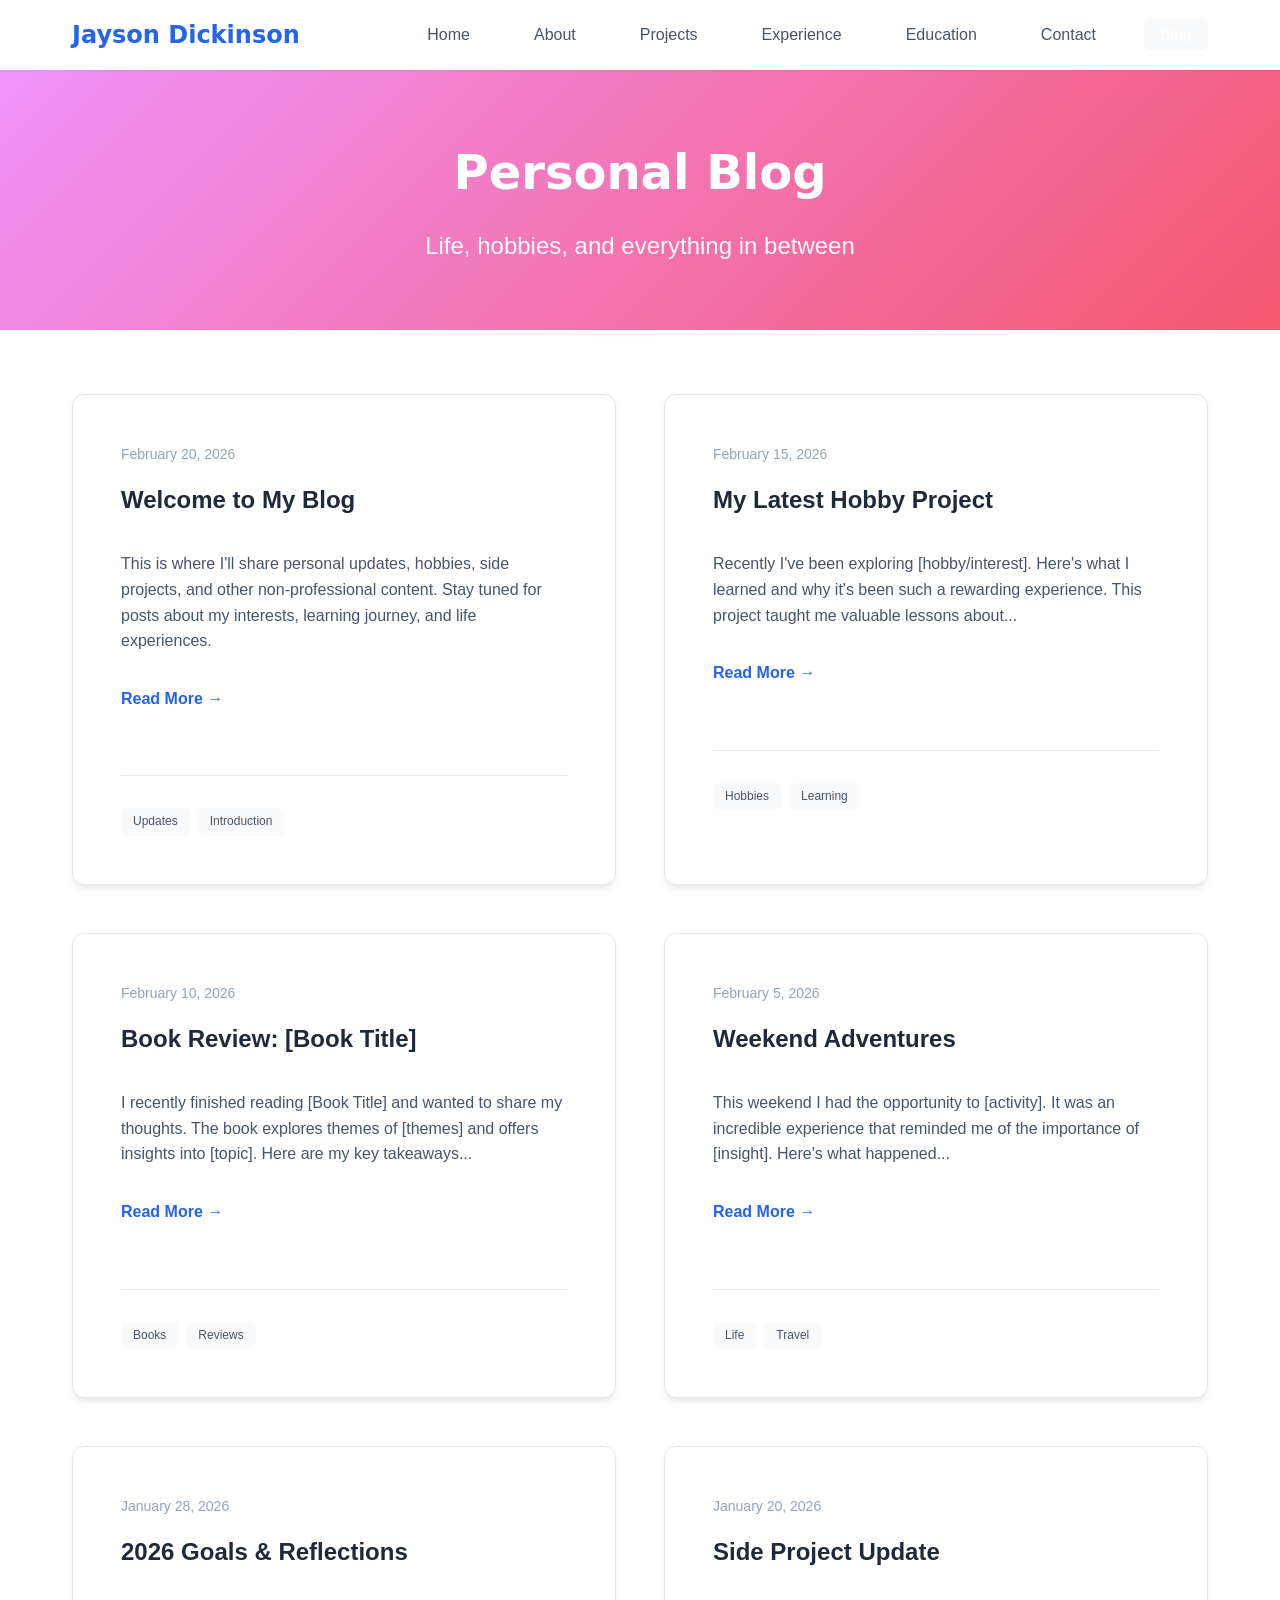
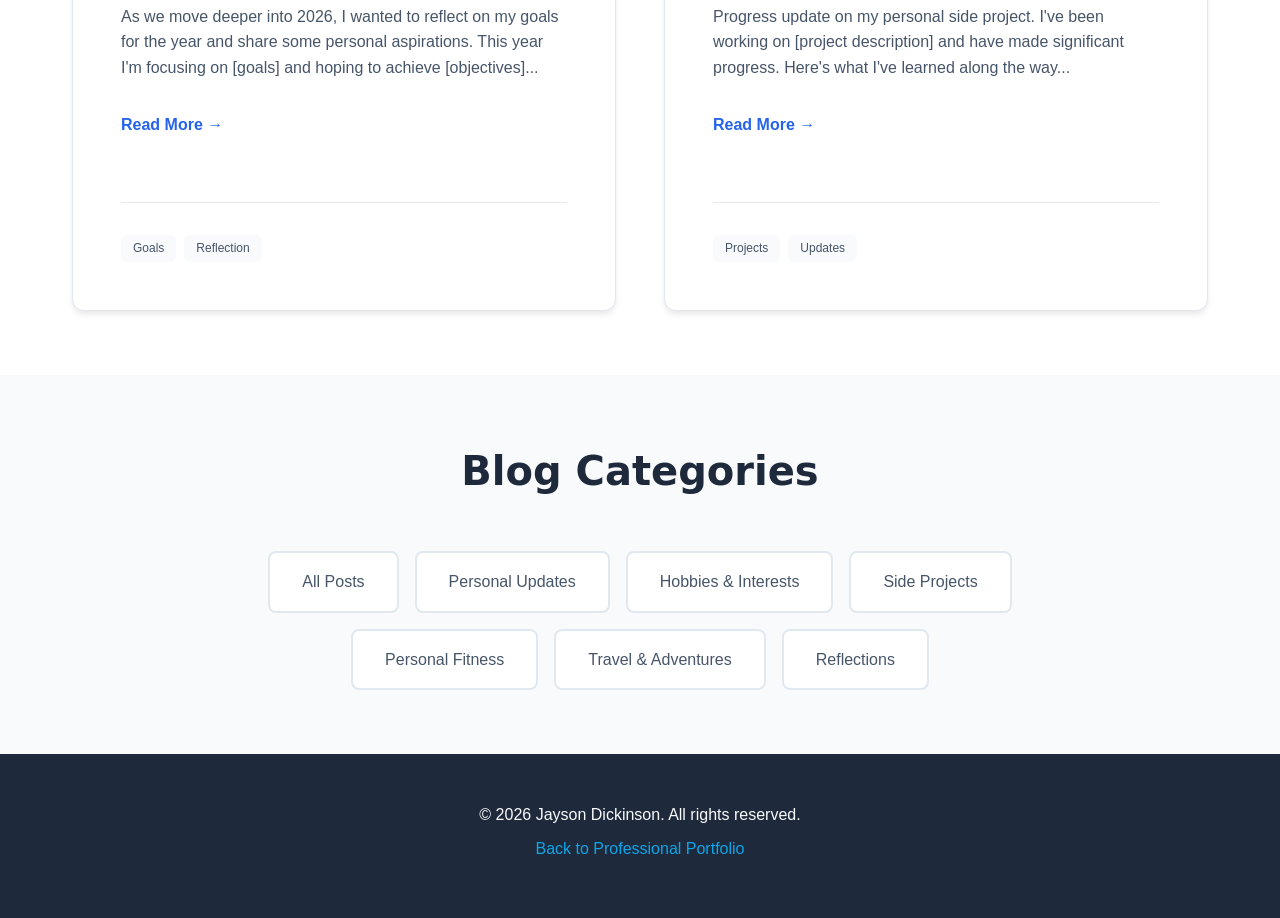
==== blog.html @ 0957aab6 "Add complete portfolio website with projects, experience, education, certifications and blog" ====
<!DOCTYPE html>
<html lang="en">
<head>
  <meta charset="UTF-8" />
  <meta name="viewport" content="width=device-width, initial-scale=1.0" />
  <title>Blog | Jayson Dickinson</title>
  <link rel="stylesheet" href="styles.css" />
</head>
<body>
  <!-- Navigation -->
  <nav class="navbar">
    <div class="container">
      <div class="logo">Jayson Dickinson</div>
      <ul class="nav-links">
        <li><a href="index.html">Home</a></li>
        <li><a href="index.html#about">About</a></li>
        <li><a href="projects.html">Projects</a></li>
        <li><a href="index.html#experience">Experience</a></li>
        <li><a href="index.html#education">Education</a></li>
        <li><a href="index.html#contact">Contact</a></li>
        <li><a href="blog.html" class="blog-link active">Blog</a></li>
      </ul>
    </div>
  </nav>

  <!-- Blog Header -->
  <section class="blog-hero">
    <div class="container">
      <h1 class="blog-title">Personal Blog</h1>
      <p class="blog-subtitle">Life, hobbies, and everything in between</p>
    </div>
  </section>

  <!-- Blog Posts -->
  <section class="section">
    <div class="container">
      <div class="blog-grid">
        
        <!-- Blog Post 1 -->
        <article class="blog-post">
          <div class="post-date">February 20, 2026</div>
          <h2 class="post-title">Welcome to My Blog</h2>
          <p class="post-excerpt">
            This is where I'll share personal updates, hobbies, side projects, and other non-professional content. 
            Stay tuned for posts about my interests, learning journey, and life experiences.
          </p>
          <a href="#post1" class="read-more">Read More →</a>
          <div class="post-tags">
            <span class="tag-small">Updates</span>
            <span class="tag-small">Introduction</span>
          </div>
        </article>

        <!-- Blog Post 2 -->
        <article class="blog-post">
          <div class="post-date">February 15, 2026</div>
          <h2 class="post-title">My Latest Hobby Project</h2>
          <p class="post-excerpt">
            Recently I've been exploring [hobby/interest]. Here's what I learned and why it's been such a 
            rewarding experience. This project taught me valuable lessons about...
          </p>
          <a href="#post2" class="read-more">Read More →</a>
          <div class="post-tags">
            <span class="tag-small">Hobbies</span>
            <span class="tag-small">Learning</span>
          </div>
        </article>

        <!-- Blog Post 3 -->
        <article class="blog-post">
          <div class="post-date">February 10, 2026</div>
          <h2 class="post-title">Book Review: [Book Title]</h2>
          <p class="post-excerpt">
            I recently finished reading [Book Title] and wanted to share my thoughts. The book explores 
            themes of [themes] and offers insights into [topic]. Here are my key takeaways...
          </p>
          <a href="#post3" class="read-more">Read More →</a>
          <div class="post-tags">
            <span class="tag-small">Books</span>
            <span class="tag-small">Reviews</span>
          </div>
        </article>

        <!-- Blog Post 4 -->
        <article class="blog-post">
          <div class="post-date">February 5, 2026</div>
          <h2 class="post-title">Weekend Adventures</h2>
          <p class="post-excerpt">
            This weekend I had the opportunity to [activity]. It was an incredible experience that reminded me 
            of the importance of [insight]. Here's what happened...
          </p>
          <a href="#post4" class="read-more">Read More →</a>
          <div class="post-tags">
            <span class="tag-small">Life</span>
            <span class="tag-small">Travel</span>
          </div>
        </article>

        <!-- Blog Post 5 -->
        <article class="blog-post">
          <div class="post-date">January 28, 2026</div>
          <h2 class="post-title">2026 Goals & Reflections</h2>
          <p class="post-excerpt">
            As we move deeper into 2026, I wanted to reflect on my goals for the year and share some 
            personal aspirations. This year I'm focusing on [goals] and hoping to achieve [objectives]...
          </p>
          <a href="#post5" class="read-more">Read More →</a>
          <div class="post-tags">
            <span class="tag-small">Goals</span>
            <span class="tag-small">Reflection</span>
          </div>
        </article>

        <!-- Blog Post 6 -->
        <article class="blog-post">
          <div class="post-date">January 20, 2026</div>
          <h2 class="post-title">Side Project Update</h2>
          <p class="post-excerpt">
            Progress update on my personal side project. I've been working on [project description] and 
            have made significant progress. Here's what I've learned along the way...
          </p>
          <a href="#post6" class="read-more">Read More →</a>
          <div class="post-tags">
            <span class="tag-small">Projects</span>
            <span class="tag-small">Updates</span>
          </div>
        </article>

      </div>
    </div>
  </section>

  <!-- Categories Sidebar -->
  <section class="section section-alt">
    <div class="container">
      <h2 class="section-title">Blog Categories</h2>
      <div class="categories">
        <a href="#" class="category-item">All Posts</a>
        <a href="#" class="category-item">Personal Updates</a>
        <a href="#" class="category-item">Hobbies & Interests</a>
        <a href="#" class="category-item">Side Projects</a>
        <a href="#" class="category-item">Personal Fitness</a>
        <a href="#" class="category-item">Travel & Adventures</a>
        <a href="#" class="category-item">Reflections</a>
      </div>
    </div>
  </section>

  <!-- Footer -->
  <footer class="footer">
    <div class="container">
      <p>&copy; 2026 Jayson Dickinson. All rights reserved.</p>
      <p><a href="index.html">Back to Professional Portfolio</a></p>
    </div>
  </footer>

</body>
</html>
---- styles.css ----
/* ===================================
   Global Styles & Reset
   =================================== */
* {
  margin: 0;
  padding: 0;
  box-sizing: border-box;
}

:root {
  /* Color Palette */
  --primary-color: #2563eb;
  --primary-dark: #1e40af;
  --secondary-color: #64748b;
  --accent-color: #0ea5e9;
  --bg-light: #f8fafc;
  --bg-white: #ffffff;
  --text-dark: #1e293b;
  --text-medium: #475569;
  --text-light: #94a3b8;
  --border-color: #e2e8f0;
  
  /* Spacing */
  --spacing-xs: 0.5rem;
  --spacing-sm: 1rem;
  --spacing-md: 2rem;
  --spacing-lg: 3rem;
  --spacing-xl: 4rem;
  
  /* Typography */
  --font-main: -apple-system, BlinkMacSystemFont, 'Segoe UI', Roboto, 'Helvetica Neue', Arial, sans-serif;
  --font-heading: 'Segoe UI', system-ui, sans-serif;
  
  /* Shadows */
  --shadow-sm: 0 1px 2px 0 rgba(0, 0, 0, 0.05);
  --shadow-md: 0 4px 6px -1px rgba(0, 0, 0, 0.1);
  --shadow-lg: 0 10px 15px -3px rgba(0, 0, 0, 0.1);
  
  /* Border Radius */
  --radius-sm: 0.375rem;
  --radius-md: 0.5rem;
  --radius-lg: 0.75rem;
}

html {
  scroll-behavior: smooth;
}

body {
  font-family: var(--font-main);
  color: var(--text-dark);
  line-height: 1.6;
  background-color: var(--bg-white);
}

.container {
  max-width: 1200px;
  margin: 0 auto;
  padding: 0 var(--spacing-md);
}

/* ===================================
   Navigation Bar
   =================================== */
.navbar {
  background-color: var(--bg-white);
  box-shadow: var(--shadow-sm);
  position: sticky;
  top: 0;
  z-index: 1000;
  padding: var(--spacing-sm) 0;
}

.navbar .container {
  display: flex;
  justify-content: space-between;
  align-items: center;
}

.logo {
  font-size: 1.5rem;
  font-weight: 700;
  color: var(--primary-color);
  font-family: var(--font-heading);
}

.nav-links {
  display: flex;
  list-style: none;
  gap: var(--spacing-md);
  align-items: center;
}

.nav-links a {
  text-decoration: none;
  color: var(--text-medium);
  font-weight: 500;
  transition: color 0.3s ease;
  padding: var(--spacing-xs) var(--spacing-sm);
  border-radius: var(--radius-sm);
}

.nav-links a:hover,
.nav-links a.active {
  color: var(--primary-color);
  background-color: var(--bg-light);
}

.blog-link {
  background-color: var(--primary-color);
  color: var(--bg-white) !important;
  padding: var(--spacing-xs) var(--spacing-md);
  border-radius: var(--radius-md);
}

.blog-link:hover {
  background-color: var(--primary-dark) !important;
}

/* ===================================
   Hero Section
   =================================== */
.hero {
  background: linear-gradient(135deg, #667eea 0%, #764ba2 100%);
  color: var(--bg-white);
  padding: var(--spacing-xl) 0;
  text-align: center;
  min-height: 500px;
  display: flex;
  align-items: center;
  justify-content: center;
}

.hero-title {
  font-size: 3.5rem;
  font-weight: 700;
  margin-bottom: var(--spacing-sm);
  font-family: var(--font-heading);
  line-height: 1.2;
}

.hero-subtitle {
  font-size: 1.75rem;
  margin-bottom: var(--spacing-md);
  opacity: 0.95;
}

.hero-description {
  font-size: 1.25rem;
  margin-bottom: var(--spacing-lg);
  opacity: 0.9;
  max-width: 600px;
  margin-left: auto;
  margin-right: auto;
}

.hero-cta {
  display: flex;
  gap: var(--spacing-md);
  justify-content: center;
  flex-wrap: wrap;
}

/* ===================================
   Buttons
   =================================== */
.btn {
  display: inline-block;
  padding: 0.875rem 2rem;
  border-radius: var(--radius-md);
  text-decoration: none;
  font-weight: 600;
  transition: all 0.3s ease;
  border: 2px solid transparent;
}

.btn-primary {
  background-color: var(--bg-white);
  color: var(--primary-color);
}

.btn-primary:hover {
  transform: translateY(-2px);
  box-shadow: var(--shadow-lg);
}

.btn-secondary {
  background-color: transparent;
  color: var(--bg-white);
  border-color: var(--bg-white);
}

.btn-secondary:hover {
  background-color: var(--bg-white);
  color: var(--primary-color);
  transform: translateY(-2px);
}

/* ===================================
   Sections
   =================================== */
.section {
  padding: var(--spacing-xl) 0;
}

.section-alt {
  background-color: var(--bg-light);
}

.section-title {
  font-size: 2.5rem;
  font-weight: 700;
  text-align: center;
  margin-bottom: var(--spacing-lg);
  color: var(--text-dark);
  font-family: var(--font-heading);
}

/* ===================================
   About Section
   =================================== */
.about-content {
  display: grid;
  grid-template-columns: 1fr 1fr;
  gap: var(--spacing-lg);
  max-width: 1000px;
  margin: 0 auto;
}

.about-text {
  font-size: 1.125rem;
  color: var(--text-medium);
}

.about-text p {
  margin-bottom: var(--spacing-md);
}

.skills h3 {
  font-size: 1.5rem;
  margin-bottom: var(--spacing-md);
  color: var(--text-dark);
}

.skill-tags {
  display: flex;
  flex-wrap: wrap;
  gap: var(--spacing-sm);
}

.tag {
  background-color: var(--primary-color);
  color: var(--bg-white);
  padding: var(--spacing-xs) var(--spacing-md);
  border-radius: var(--radius-md);
  font-size: 0.875rem;
  font-weight: 500;
}

/* ===================================
   Projects Section
   =================================== */
.projects-grid {
  display: grid;
  grid-template-columns: repeat(auto-fit, minmax(320px, 1fr));
  gap: var(--spacing-lg);
  max-width: 1200px;
  margin: 0 auto;
}

.project-card {
  background-color: var(--bg-white);
  border-radius: var(--radius-lg);
  padding: var(--spacing-lg);
  box-shadow: var(--shadow-md);
  transition: all 0.3s ease;
  border: 1px solid var(--border-color);
}

.project-card:hover {
  transform: translateY(-5px);
  box-shadow: var(--shadow-lg);
}

.project-header {
  display: flex;
  justify-content: space-between;
  align-items: flex-start;
  margin-bottom: var(--spacing-md);
}

.project-card h3 {
  font-size: 1.5rem;
  color: var(--text-dark);
  font-weight: 600;
}

.project-date {
  color: var(--text-light);
  font-size: 0.875rem;
  white-space: nowrap;
}

.project-description {
  color: var(--text-medium);
  margin-bottom: var(--spacing-md);
  line-height: 1.6;
}

.project-tags {
  display: flex;
  flex-wrap: wrap;
  gap: var(--spacing-xs);
  margin-bottom: var(--spacing-md);
}

.tag-small {
  background-color: var(--bg-light);
  color: var(--text-medium);
  padding: 0.25rem 0.75rem;
  border-radius: var(--radius-sm);
  font-size: 0.75rem;
  font-weight: 500;
}

.project-links {
  margin-top: var(--spacing-md);
}

.project-link {
  color: var(--primary-color);
  text-decoration: none;
  font-weight: 600;
  transition: color 0.3s ease;
}

.project-link:hover {
  color: var(--primary-dark);
}

/* ===================================
   Experience Timeline
   =================================== */
.timeline {
  max-width: 800px;
  margin: 0 auto;
  position: relative;
  padding-left: var(--spacing-lg);
}

.timeline::before {
  content: '';
  position: absolute;
  left: 0;
  top: 0;
  bottom: 0;
  width: 2px;
  background-color: var(--border-color);
}

.timeline-item {
  position: relative;
  margin-bottom: var(--spacing-lg);
}

.timeline-marker {
  position: absolute;
  left: calc(-1 * var(--spacing-lg) - 6px);
  top: 0;
  width: 14px;
  height: 14px;
  border-radius: 50%;
  background-color: var(--primary-color);
  border: 3px solid var(--bg-white);
}

.timeline-content h3 {
  font-size: 1.5rem;
  color: var(--text-dark);
  margin-bottom: var(--spacing-xs);
}

.company {
  color: var(--text-medium);
  font-weight: 600;
  margin-bottom: var(--spacing-md);
}

.timeline-content ul {
  margin-left: var(--spacing-md);
  color: var(--text-medium);
}

.timeline-content li {
  margin-bottom: var(--spacing-xs);
}

/* ===================================
   Education Section
   =================================== */
.education-grid {
  display: grid;
  grid-template-columns: repeat(auto-fit, minmax(350px, 1fr));
  gap: var(--spacing-lg);
  max-width: 1000px;
  margin: 0 auto;
}

.education-card {
  background-color: var(--bg-white);
  border-radius: var(--radius-lg);
  padding: var(--spacing-xl);
  text-align: center;
  box-shadow: var(--shadow-md);
  transition: all 0.3s ease;
  border: 2px solid var(--border-color);
}

.education-card:hover {
  transform: translateY(-5px);
  box-shadow: var(--shadow-lg);
  border-color: var(--accent-color);
}

.education-icon {
  font-size: 3.5rem;
  margin-bottom: var(--spacing-md);
}

.education-card h3 {
  font-size: 1.5rem;
  color: var(--text-dark);
  margin-bottom: var(--spacing-sm);
  font-weight: 700;
}

.education-major {
  color: var(--primary-color);
  font-weight: 600;
  font-size: 1.125rem;
  margin-bottom: var(--spacing-xs);
}

.education-school {
  color: var(--text-medium);
  font-weight: 500;
  margin-bottom: var(--spacing-xs);
}

.education-date {
  color: var(--text-light);
  font-size: 0.875rem;
  margin-bottom: var(--spacing-md);
}

.education-details {
  margin-top: var(--spacing-md);
  padding-top: var(--spacing-md);
  border-top: 1px solid var(--border-color);
  text-align: left;
}

.education-details p {
  color: var(--text-medium);
  font-size: 0.9rem;
  margin-bottom: var(--spacing-xs);
}

.education-details strong {
  color: var(--text-dark);
}

/* ===================================
   Certifications & Accomplishments
   =================================== */
.certifications-grid {
  display: grid;
  grid-template-columns: repeat(auto-fit, minmax(300px, 1fr));
  gap: var(--spacing-lg);
  max-width: 1200px;
  margin: 0 auto;
}

.cert-card {
  background-color: var(--bg-white);
  border-radius: var(--radius-lg);
  padding: var(--spacing-lg);
  text-align: center;
  box-shadow: var(--shadow-md);
  transition: all 0.3s ease;
  border: 2px solid var(--border-color);
}

.cert-card:hover {
  transform: translateY(-5px);
  box-shadow: var(--shadow-lg);
  border-color: var(--primary-color);
}

.cert-icon {
  font-size: 3rem;
  margin-bottom: var(--spacing-md);
}

.cert-card h3 {
  font-size: 1.25rem;
  color: var(--text-dark);
  margin-bottom: var(--spacing-sm);
  font-weight: 600;
}

.cert-issuer {
  color: var(--primary-color);
  font-weight: 600;
  margin-bottom: var(--spacing-xs);
}

.cert-date {
  color: var(--text-light);
  font-size: 0.875rem;
  margin-bottom: var(--spacing-xs);
}

.cert-id {
  color: var(--text-medium);
  font-size: 0.875rem;
  font-family: monospace;
  margin-top: var(--spacing-sm);
}

.cert-description {
  color: var(--text-medium);
  margin-top: var(--spacing-sm);
  line-height: 1.5;
}

/* ===================================
   Contact Section
   =================================== */
.contact-content {
  text-align: center;
  max-width: 600px;
  margin: 0 auto;
}

.contact-intro {
  font-size: 1.125rem;
  color: var(--text-medium);
  margin-bottom: var(--spacing-lg);
}

.contact-methods {
  display: flex;
  flex-direction: column;
  gap: var(--spacing-md);
}

.contact-item {
  display: flex;
  align-items: center;
  justify-content: center;
  gap: var(--spacing-sm);
  padding: var(--spacing-md);
  background-color: var(--bg-white);
  border-radius: var(--radius-md);
  text-decoration: none;
  color: var(--text-dark);
  box-shadow: var(--shadow-sm);
  transition: all 0.3s ease;
  font-weight: 500;
}

.contact-item:hover {
  box-shadow: var(--shadow-md);
  transform: translateY(-2px);
  color: var(--primary-color);
}

.contact-icon {
  font-size: 1.5rem;
}

/* ===================================
   Blog Styles
   =================================== */
.blog-hero {
  background: linear-gradient(135deg, #f093fb 0%, #f5576c 100%);
  color: var(--bg-white);
  padding: var(--spacing-xl) 0;
  text-align: center;
}

.blog-title {
  font-size: 3rem;
  font-weight: 700;
  margin-bottom: var(--spacing-sm);
  font-family: var(--font-heading);
}

.blog-subtitle {
  font-size: 1.5rem;
  opacity: 0.95;
}

.blog-grid {
  display: grid;
  grid-template-columns: repeat(auto-fill, minmax(350px, 1fr));
  gap: var(--spacing-lg);
  max-width: 1200px;
  margin: 0 auto;
}

.blog-post {
  background-color: var(--bg-white);
  border-radius: var(--radius-lg);
  padding: var(--spacing-lg);
  box-shadow: var(--shadow-md);
  transition: all 0.3s ease;
  border: 1px solid var(--border-color);
}

.blog-post:hover {
  transform: translateY(-5px);
  box-shadow: var(--shadow-lg);
}

.post-date {
  color: var(--text-light);
  font-size: 0.875rem;
  margin-bottom: var(--spacing-sm);
  font-weight: 500;
}

.post-title {
  font-size: 1.5rem;
  color: var(--text-dark);
  margin-bottom: var(--spacing-md);
  font-weight: 600;
}

.post-excerpt {
  color: var(--text-medium);
  margin-bottom: var(--spacing-md);
  line-height: 1.6;
}

.read-more {
  color: var(--primary-color);
  text-decoration: none;
  font-weight: 600;
  transition: color 0.3s ease;
  display: inline-block;
  margin-bottom: var(--spacing-md);
}

.read-more:hover {
  color: var(--primary-dark);
}

.post-tags {
  display: flex;
  flex-wrap: wrap;
  gap: var(--spacing-xs);
  margin-top: var(--spacing-md);
  padding-top: var(--spacing-md);
  border-top: 1px solid var(--border-color);
}

/* ===================================
   Blog Categories
   =================================== */
.categories {
  display: flex;
  flex-wrap: wrap;
  gap: var(--spacing-sm);
  justify-content: center;
  max-width: 800px;
  margin: 0 auto;
}

.category-item {
  padding: var(--spacing-sm) var(--spacing-md);
  background-color: var(--bg-white);
  border: 2px solid var(--border-color);
  border-radius: var(--radius-md);
  text-decoration: none;
  color: var(--text-medium);
  font-weight: 500;
  transition: all 0.3s ease;
}

.category-item:hover {
  background-color: var(--primary-color);
  color: var(--bg-white);
  border-color: var(--primary-color);
}

/* ===================================
   Footer
   =================================== */
.footer {
  background-color: var(--text-dark);
  color: var(--bg-light);
  padding: var(--spacing-lg) 0;
  text-align: center;
}

.footer p {
  margin-bottom: var(--spacing-xs);
}

.footer a {
  color: var(--accent-color);
  text-decoration: none;
  transition: color 0.3s ease;
}

.footer a:hover {
  color: var(--bg-white);
}

/* ===================================
   Responsive Design
   =================================== */
@media (max-width: 768px) {
  .hero-title {
    font-size: 2.5rem;
  }
  
  .hero-subtitle {
    font-size: 1.25rem;
  }
  
  .hero-description {
    font-size: 1rem;
  }
  
  .section-title {
    font-size: 2rem;
  }
  
  .about-content {
    grid-template-columns: 1fr;
  }
  
  .nav-links {
    gap: var(--spacing-sm);
  }
  
  .nav-links a {
    padding: var(--spacing-xs);
    font-size: 0.875rem;
  }
  
  .projects-grid,
  .blog-grid {
    grid-template-columns: 1fr;
  }
  
  .hero-cta {
    flex-direction: column;
    align-items: stretch;
  }
  
  .btn {
    text-align: center;
  }
}

@media (max-width: 480px) {
  :root {
    --spacing-md: 1rem;
    --spacing-lg: 2rem;
    --spacing-xl: 2.5rem;
  }
  
  .hero-title {
    font-size: 2rem;
  }
  
  .logo {
    font-size: 1.25rem;
  }
  
  .nav-links {
    flex-wrap: wrap;
  }
}

/* ===================================
   Detailed Projects Page
   =================================== */
.featured-project {
  background-color: var(--bg-white);
  border-radius: var(--radius-lg);
  padding: var(--spacing-xl);
  box-shadow: var(--shadow-lg);
  margin-bottom: var(--spacing-xl);
  border: 2px solid var(--primary-color);
}

.featured-title {
  font-size: 2rem;
  color: var(--text-dark);
  margin-bottom: var(--spacing-sm);
  font-weight: 700;
}

.featured-date {
  color: var(--text-light);
  font-weight: 600;
  margin-bottom: var(--spacing-md);
}

.featured-description {
  color: var(--text-medium);
  line-height: 1.8;
}

.featured-description p {
  margin-bottom: var(--spacing-md);
  font-size: 1.125rem;
}

.featured-description h4 {
  color: var(--text-dark);
  margin-top: var(--spacing-md);
  margin-bottom: var(--spacing-sm);
  font-size: 1.25rem;
}

.featured-description ul {
  margin-left: var(--spacing-md);
  margin-bottom: var(--spacing-md);
}

.featured-description li {
  margin-bottom: var(--spacing-xs);
}

.tech-stack {
  display: flex;
  flex-wrap: wrap;
  gap: var(--spacing-sm);
  margin-top: var(--spacing-md);
}

.project-detailed {
  display: grid;
  grid-template-columns: 80px 1fr;
  gap: var(--spacing-lg);
  background-color: var(--bg-white);
  border-radius: var(--radius-lg);
  padding: var(--spacing-lg);
  margin-bottom: var(--spacing-md);
  box-shadow: var(--shadow-sm);
  border: 1px solid var(--border-color);
  transition: all 0.3s ease;
}

.project-detailed:hover {
  box-shadow: var(--shadow-md);
  transform: translateX(5px);
}

.project-year {
  font-size: 1.25rem;
  font-weight: 700;
  color: var(--primary-color);
  text-align: center;
}

.project-info h3 {
  font-size: 1.5rem;
  color: var(--text-dark);
  margin-bottom: var(--spacing-xs);
  font-weight: 600;
}

.project-meta {
  color: var(--text-light);
  font-size: 0.875rem;
  margin-bottom: var(--spacing-md);
  font-weight: 500;
}

.project-desc {
  color: var(--text-medium);
  line-height: 1.6;
  margin-bottom: var(--spacing-md);
}

.project-impact {
  background-color: var(--bg-light);
  padding: var(--spacing-md);
  border-radius: var(--radius-md);
  color: var(--text-medium);
  margin-bottom: var(--spacing-md);
  border-left: 4px solid var(--accent-color);
}

.project-impact strong {
  color: var(--text-dark);
}

/* Tech Categories */
.tech-categories {
  display: grid;
  grid-template-columns: repeat(auto-fit, minmax(280px, 1fr));
  gap: var(--spacing-lg);
  max-width: 1200px;
  margin: 0 auto;
}

.tech-category {
  background-color: var(--bg-white);
  padding: var(--spacing-lg);
  border-radius: var(--radius-lg);
  box-shadow: var(--shadow-md);
}

.tech-category h3 {
  font-size: 1.25rem;
  margin-bottom: var(--spacing-md);
  color: var(--text-dark);
  font-weight: 600;
}

.tech-items {
  display: flex;
  flex-wrap: wrap;
  gap: var(--spacing-sm);
}

/* CTA Box */
.cta-box {
  text-align: center;
  padding: var(--spacing-xl);
  background: linear-gradient(135deg, var(--primary-color) 0%, var(--accent-color) 100%);
  color: var(--bg-white);
  border-radius: var(--radius-lg);
}

.cta-box h2 {
  font-size: 2rem;
  margin-bottom: var(--spacing-sm);
}

.cta-box p {
  font-size: 1.125rem;
  margin-bottom: var(--spacing-lg);
  opacity: 0.95;
}

.cta-box .btn-primary {
  background-color: var(--bg-white);
  color: var(--primary-color);
}

.cta-box .btn-secondary {
  border-color: var(--bg-white);
  color: var(--bg-white);
}

/* Responsive for Projects Page */
@media (max-width: 768px) {
  .project-detailed {
    grid-template-columns: 1fr;
  }
  
  .project-year {
    text-align: left;
  }
  
  .featured-project {
    padding: var(--spacing-md);
  }
  
  .featured-title {
    font-size: 1.5rem;
  }
}
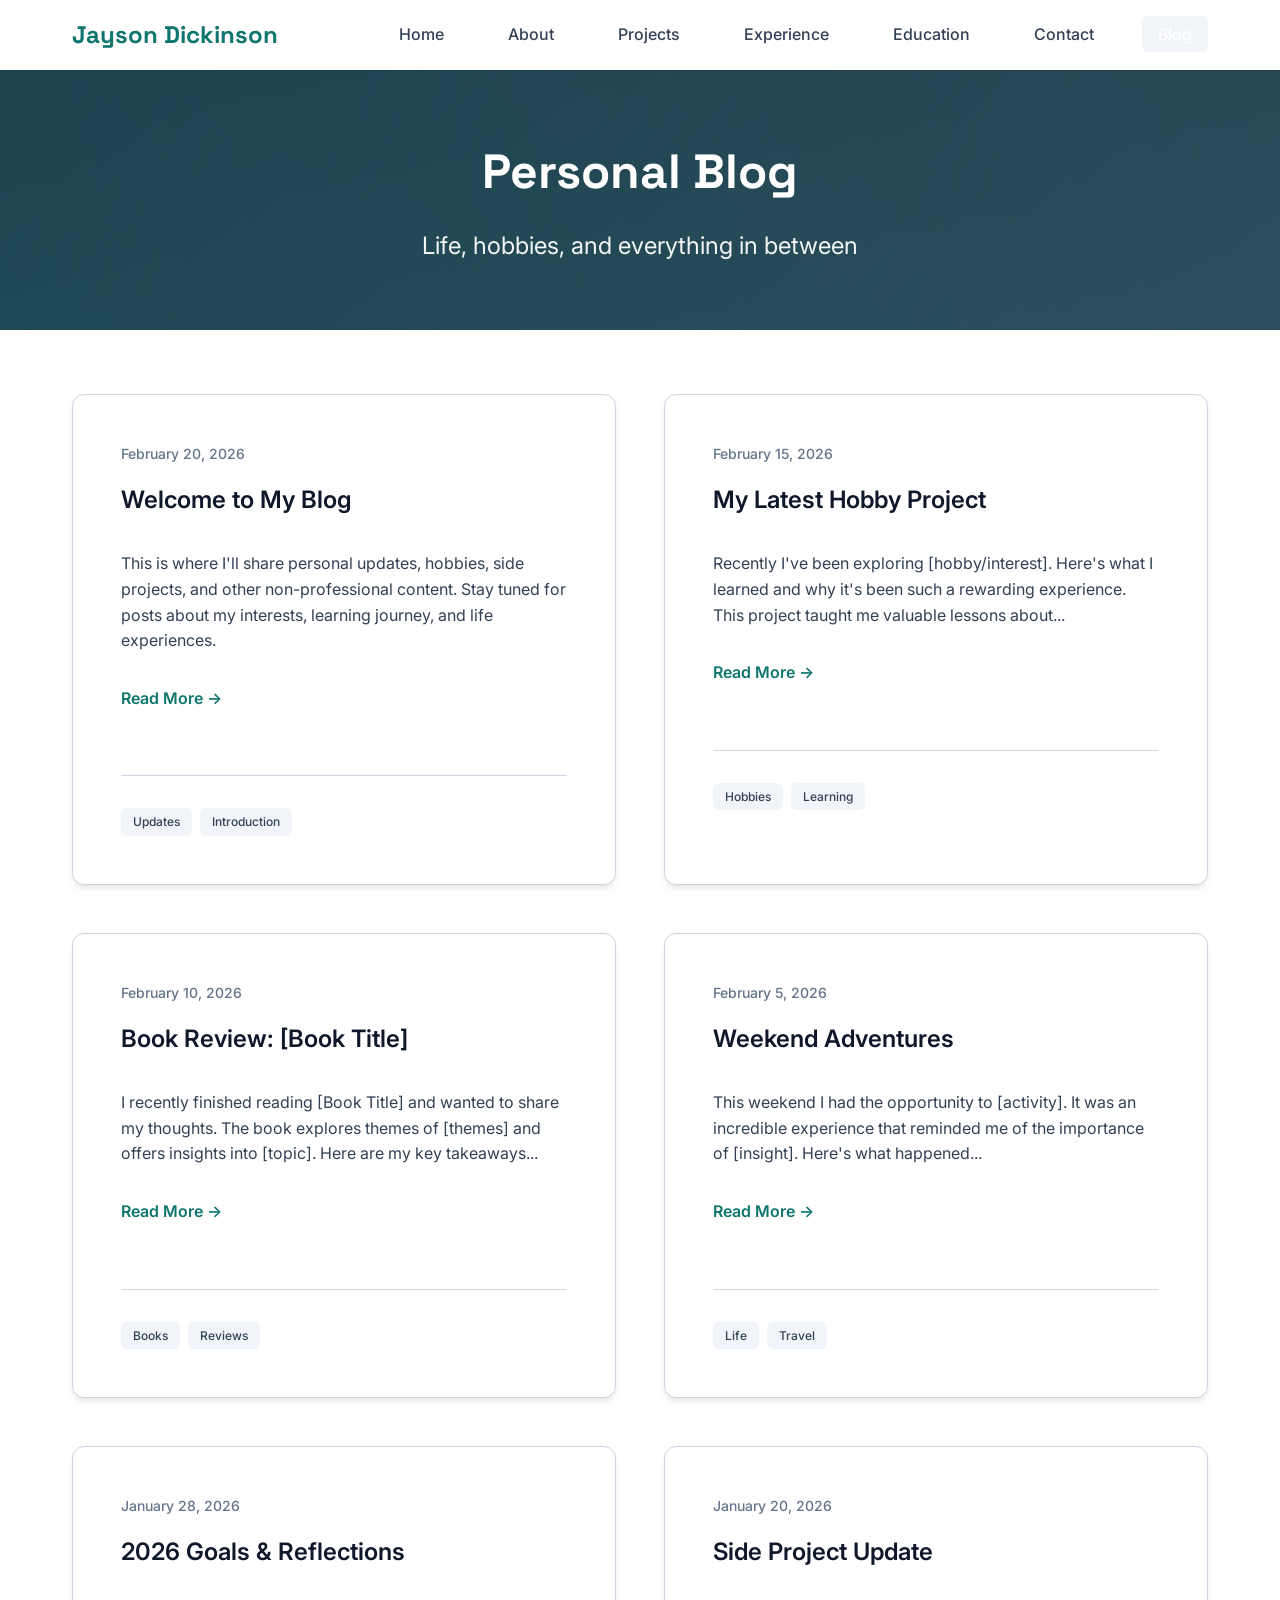
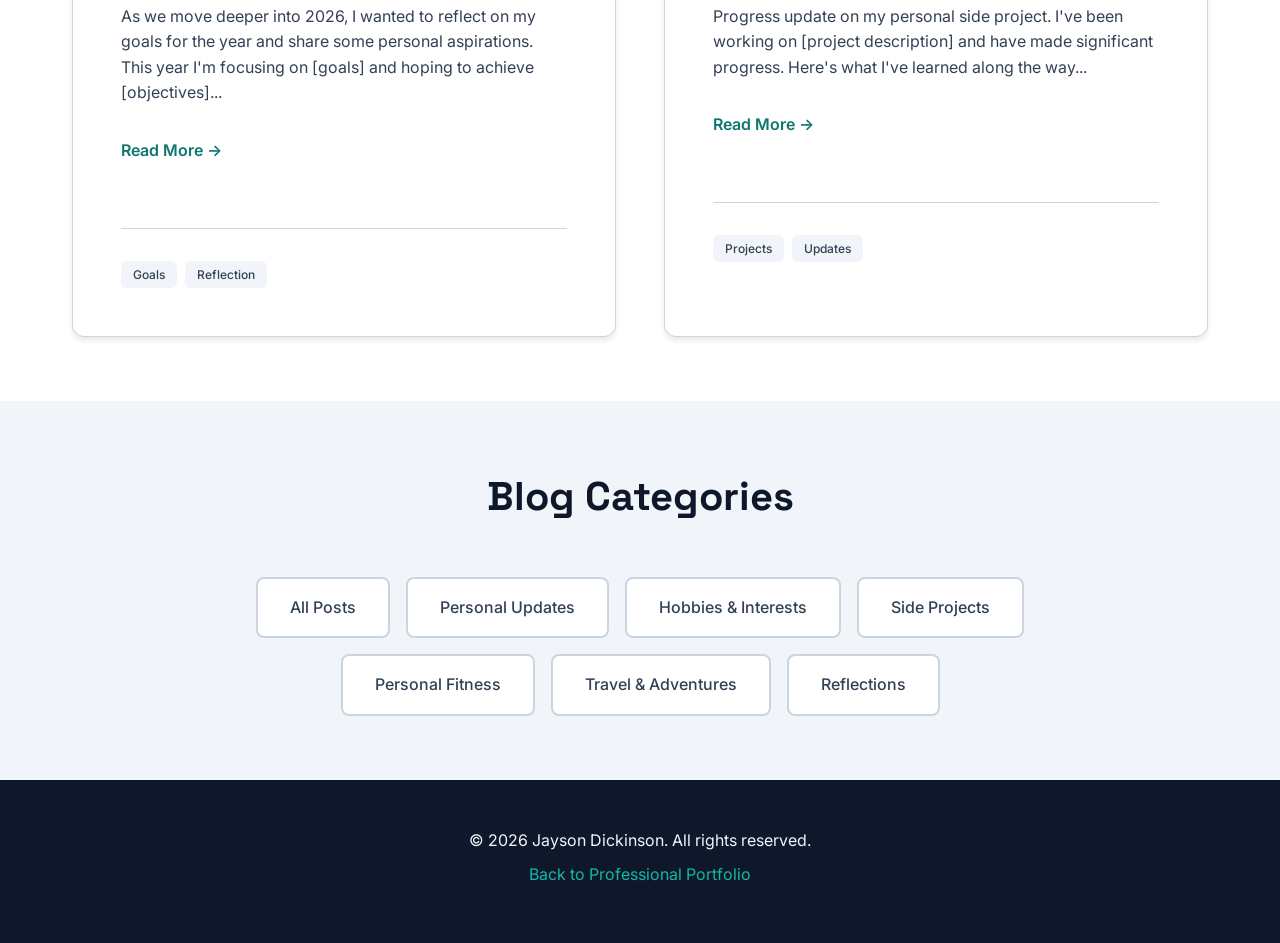
==== commit b59b495f: "Add Font Awesome icons and enhanced visual design" ====
--- a/blog.html
+++ b/blog.html
@@ -4,6 +4,12 @@
   <meta charset="UTF-8" />
   <meta name="viewport" content="width=device-width, initial-scale=1.0" />
   <title>Blog | Jayson Dickinson</title>
+  <!-- Google Fonts -->
+  <link rel="preconnect" href="https://fonts.googleapis.com">
+  <link rel="preconnect" href="https://fonts.gstatic.com" crossorigin>
+  <link href="https://fonts.googleapis.com/css2?family=Inter:wght@300;400;500;600;700;800&family=Space+Grotesk:wght@400;500;600;700&display=swap" rel="stylesheet">
+  <!-- Font Awesome Icons -->
+  <link rel="stylesheet" href="https://cdnjs.cloudflare.com/ajax/libs/font-awesome/6.5.1/css/all.min.css" />
   <link rel="stylesheet" href="styles.css" />
 </head>
 <body>
--- a/styles.css
+++ b/styles.css
@@ -8,17 +8,18 @@
 }
 
 :root {
-  /* Color Palette */
-  --primary-color: #2563eb;
-  --primary-dark: #1e40af;
-  --secondary-color: #64748b;
-  --accent-color: #0ea5e9;
-  --bg-light: #f8fafc;
+  /* Color Palette - Modern Professional Theme */
+  --primary-color: #0f766e;
+  --primary-dark: #115e59;
+  --secondary-color: #475569;
+  --accent-color: #14b8a6;
+  --accent-dark: #0d9488;
+  --bg-light: #f1f5f9;
   --bg-white: #ffffff;
-  --text-dark: #1e293b;
-  --text-medium: #475569;
-  --text-light: #94a3b8;
-  --border-color: #e2e8f0;
+  --text-dark: #0f172a;
+  --text-medium: #334155;
+  --text-light: #64748b;
+  --border-color: #cbd5e1;
   
   /* Spacing */
   --spacing-xs: 0.5rem;
@@ -28,8 +29,8 @@
   --spacing-xl: 4rem;
   
   /* Typography */
-  --font-main: -apple-system, BlinkMacSystemFont, 'Segoe UI', Roboto, 'Helvetica Neue', Arial, sans-serif;
-  --font-heading: 'Segoe UI', system-ui, sans-serif;
+  --font-main: 'Inter', -apple-system, BlinkMacSystemFont, 'Segoe UI', Roboto, sans-serif;
+  --font-heading: 'Space Grotesk', 'Segoe UI', system-ui, sans-serif;
   
   /* Shadows */
   --shadow-sm: 0 1px 2px 0 rgba(0, 0, 0, 0.05);
@@ -121,7 +122,7 @@
    Hero Section
    =================================== */
 .hero {
-  background: linear-gradient(135deg, #667eea 0%, #764ba2 100%);
+  background: linear-gradient(135deg, #0f172a 0%, #1e293b 50%, #334155 100%);
   color: var(--bg-white);
   padding: var(--spacing-xl) 0;
   text-align: center;
@@ -129,6 +130,25 @@
   display: flex;
   align-items: center;
   justify-content: center;
+  position: relative;
+  overflow: hidden;
+}
+
+.hero::before {
+  content: '';
+  position: absolute;
+  top: 0;
+  left: 0;
+  right: 0;
+  bottom: 0;
+  background: linear-gradient(45deg, var(--primary-color) 0%, var(--accent-color) 100%);
+  opacity: 0.15;
+  z-index: 0;
+}
+
+.hero .container {
+  position: relative;
+  z-index: 1;
 }
 
 .hero-title {
@@ -281,6 +301,124 @@
   transform: translateY(-5px);
   box-shadow: var(--shadow-lg);
 }
+
+/* Project Image/Icon Area */
+.project-image {
+  width: 100%;
+  height: 180px;
+  background: linear-gradient(135deg, var(--primary-color), var(--accent-color));
+  border-radius: var(--radius-lg);
+  margin-bottom: var(--spacing-md);
+  display: flex;
+  align-items: center;
+  justify-content: center;
+  overflow: hidden;
+  position: relative;
+  transition: all 0.4s ease;
+}
+
+.project-image::before {
+  content: '';
+  position: absolute;
+  top: 0;
+  left: 0;
+  right: 0;
+  bottom: 0;
+  background: radial-gradient(circle at 30% 50%, rgba(255,255,255,0.1) 0%, transparent 50%);
+}
+
+.project-icon-large {
+  font-size: 5rem;
+  color: rgba(255, 255, 255, 0.9);
+  z-index: 1;
+  transition: all 0.4s ease;
+}
+
+.project-card:hover .project-icon-large {
+  transform: scale(1.15) rotate(5deg);
+  color: rgba(255, 255, 255, 1);
+}
+
+.project-card:hover .project-image {
+  transform: scale(1.02);
+}
+
+/* Project Icons in Headers */
+.project-card h3 i {
+  margin-right: var(--spacing-xs);
+  color: var(--accent-color);
+}
+
+.tag-small i {
+  margin-right: 4px;
+  opacity: 0.8;
+}
+
+.project-link i {
+  margin-left: 4px;
+  transition: transform 0.3s ease;
+}
+
+.project-link:hover i {
+  transform: translateX(5px);
+}
+
+/* Themed Project Images */
+.project-wireless .project-image {
+  background: linear-gradient(135deg, #14b8a6 0%, #0d9488 100%);
+}
+
+.project-space .project-image {
+  background: linear-gradient(135deg, #1e40af 0%, #1e3a8a 100%);
+}
+
+.project-health .project-image {
+  background: linear-gradient(135deg, #059669 0%, #047857 100%);
+}
+
+/* Themed Project Cards */
+.project-wireless {
+  border-left: 4px solid #14b8a6;
+}
+
+.project-wireless .project-icon {
+  background: linear-gradient(135deg, #14b8a6, #0d9488);
+  box-shadow: 0 4px 15px rgba(20, 184, 166, 0.4);
+}
+
+.project-wireless:hover {
+  border-left-color: #0d9488;
+  background: linear-gradient(to bottom, #ffffff, #f0fdfa);
+}
+
+.project-space {
+  border-left: 4px solid #1e40af;
+}
+
+.project-space .project-icon {
+  background: linear-gradient(135deg, #1e40af, #1e3a8a);
+  box-shadow: 0 4px 15px rgba(30, 64, 175, 0.4);
+}
+
+.project-space:hover {
+  border-left-color: #1e3a8a;
+  background: linear-gradient(to bottom, #ffffff, #eff6ff);
+}
+
+.project-health {
+  border-left: 4px solid #059669;
+}
+
+.project-health .project-icon {
+  background: linear-gradient(135deg, #059669, #047857);
+  box-shadow: 0 4px 15px rgba(5, 150, 105, 0.4);
+}
+
+.project-health:hover {
+  border-left-color: #047857;
+  background: linear-gradient(to bottom, #ffffff, #f0fdf4);
+}
+
 
 .project-header {
   display: flex;
@@ -423,8 +561,27 @@
 }
 
 .education-icon {
-  font-size: 3.5rem;
-  margin-bottom: var(--spacing-md);
+  width: 80px;
+  height: 80px;
+  margin: 0 auto var(--spacing-md);
+  background: linear-gradient(135deg, var(--primary-color), var(--accent-color));
+  border-radius: 50%;
+  display: flex;
+  align-items: center;
+  justify-content: center;
+  color: var(--bg-white);
+  position: relative;
+  box-shadow: 0 4px 15px rgba(15, 118, 110, 0.3);
+  transition: all 0.3s ease;
+}
+
+.education-icon i {
+  font-size: 2.5rem;
+}
+
+.education-card:hover .education-icon {
+  transform: scale(1.1);
+  box-shadow: 0 6px 20px rgba(15, 118, 110, 0.4);
 }
 
 .education-card h3 {
@@ -498,8 +655,27 @@
 }
 
 .cert-icon {
-  font-size: 3rem;
-  margin-bottom: var(--spacing-md);
+  width: 70px;
+  height: 70px;
+  margin: 0 auto var(--spacing-md);
+  background: linear-gradient(135deg, var(--accent-color), var(--accent-dark));
+  border-radius: var(--radius-md);
+  display: flex;
+  align-items: center;
+  justify-content: center;
+  color: var(--bg-white);
+  box-shadow: 0 4px 15px rgba(20, 184, 166, 0.3);
+  transform: rotate(-5deg);
+  transition: all 0.3s ease;
+}
+
+.cert-icon i {
+  font-size: 2rem;
+  transform: rotate(5deg);
+}
+
+.cert-card:hover .cert-icon {
+  transform: rotate(0deg) scale(1.1);
 }
 
 .cert-card h3 {
@@ -577,17 +753,55 @@
 }
 
 .contact-icon {
-  font-size: 1.5rem;
+  width: 50px;
+  height: 50px;
+  background: linear-gradient(135deg, var(--primary-color), var(--accent-color));
+  border-radius: 50%;
+  display: flex;
+  align-items: center;
+  justify-content: center;
+  color: var(--bg-white);
+  flex-shrink: 0;
+  box-shadow: 0 4px 15px rgba(15, 118, 110, 0.2);
+  transition: all 0.3s ease;
+}
+
+.contact-icon i {
+  font-size: 1.25rem;
+}
+
+.contact-item:hover .contact-icon {
+  transform: scale(1.1);
+  box-shadow: 0 6px 20px rgba(15, 118, 110, 0.3);
 }
 
 /* ===================================
    Blog Styles
    =================================== */
 .blog-hero {
-  background: linear-gradient(135deg, #f093fb 0%, #f5576c 100%);
+  background: linear-gradient(135deg, #1e293b 0%, #334155 100%);
   color: var(--bg-white);
   padding: var(--spacing-xl) 0;
   text-align: center;
+  position: relative;
+  overflow: hidden;
+}
+
+.blog-hero::before {
+  content: '';
+  position: absolute;
+  top: 0;
+  left: 0;
+  right: 0;
+  bottom: 0;
+  background: linear-gradient(45deg, var(--accent-color) 0%, var(--primary-color) 100%);
+  opacity: 0.2;
+  z-index: 0;
+}
+
+.blog-hero .container {
+  position: relative;
+  z-index: 1;
 }
 
 .blog-title {
@@ -862,6 +1076,69 @@
   box-shadow: var(--shadow-md);
   transform: translateX(5px);
 }
+
+/* Project Badge for Detailed View */
+.project-badge {
+  display: inline-flex;
+  width: 45px;
+  height: 45px;
+  background: linear-gradient(135deg, var(--primary-color), var(--accent-color));
+  border-radius: var(--radius-md);
+  align-items: center;
+  justify-content: center;
+  font-size: 1.5rem;
+  color: var(--bg-white);
+  font-weight: 700;
+  margin-bottom: var(--spacing-sm);
+  box-shadow: 0 4px 15px rgba(15, 118, 110, 0.3);
+  transition: all 0.3s ease;
+}
+
+.project-badge i {
+  font-size: 1.5rem;
+}
+
+.project-detailed:hover .project-badge {
+  transform: scale(1.1) rotate(5deg);
+}
+
+/* Themed Detailed Projects */
+.project-detailed.project-wireless {
+  border-left: 5px solid #14b8a6;
+}
+
+.project-detailed.project-wireless .project-badge {
+  background: linear-gradient(135deg, #14b8a6, #0d9488);
+}
+
+.project-detailed.project-wireless .project-year {
+  color: #14b8a6;
+}
+
+.project-detailed.project-space {
+  border-left: 5px solid #1e40af;
+}
+
+.project-detailed.project-space .project-badge {
+  background: linear-gradient(135deg, #1e40af, #1e3a8a);
+}
+
+.project-detailed.project-space .project-year {
+  color: #1e40af;
+}
+
+.project-detailed.project-health {
+  border-left: 5px solid #059669;
+}
+
+.project-detailed.project-health .project-badge {
+  background: linear-gradient(135deg, #059669, #047857);
+}
+
+.project-detailed.project-health .project-year {
+  color: #059669;
+}
+
 
 .project-year {
   font-size: 1.25rem;
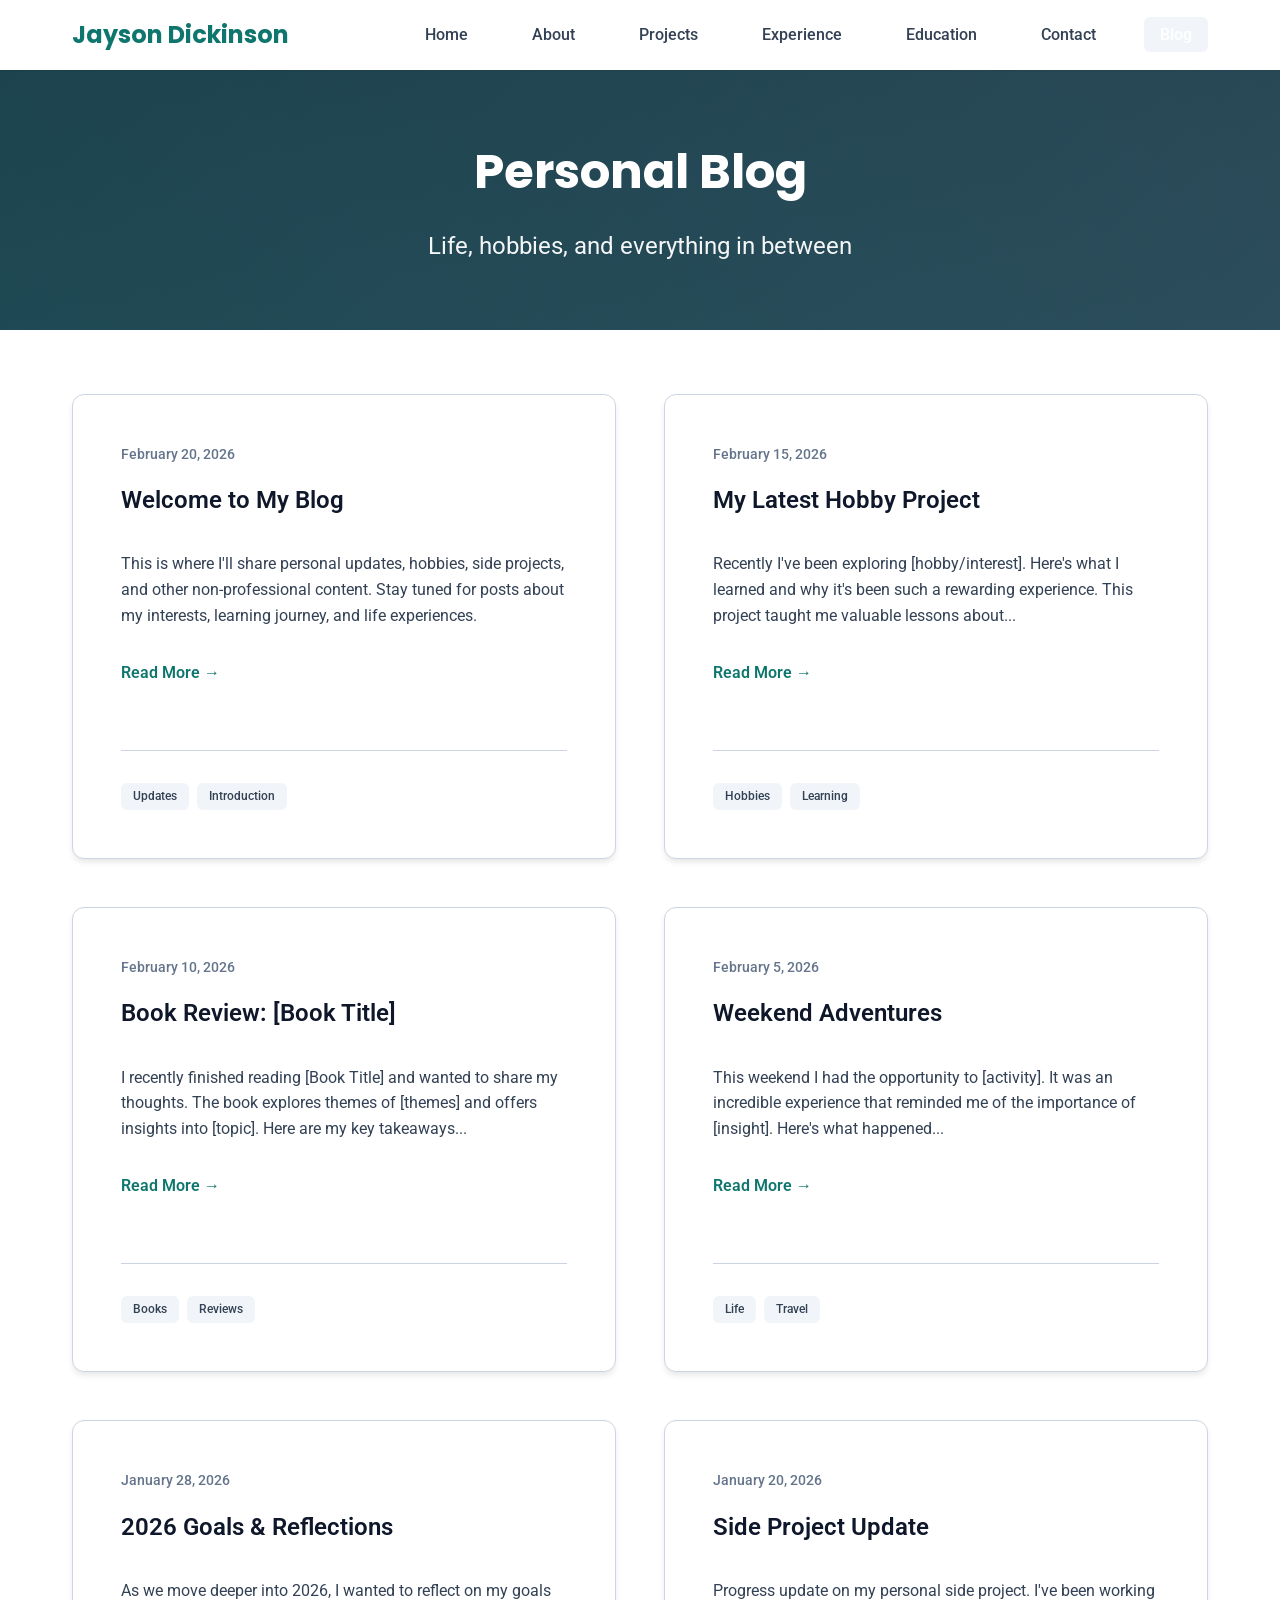
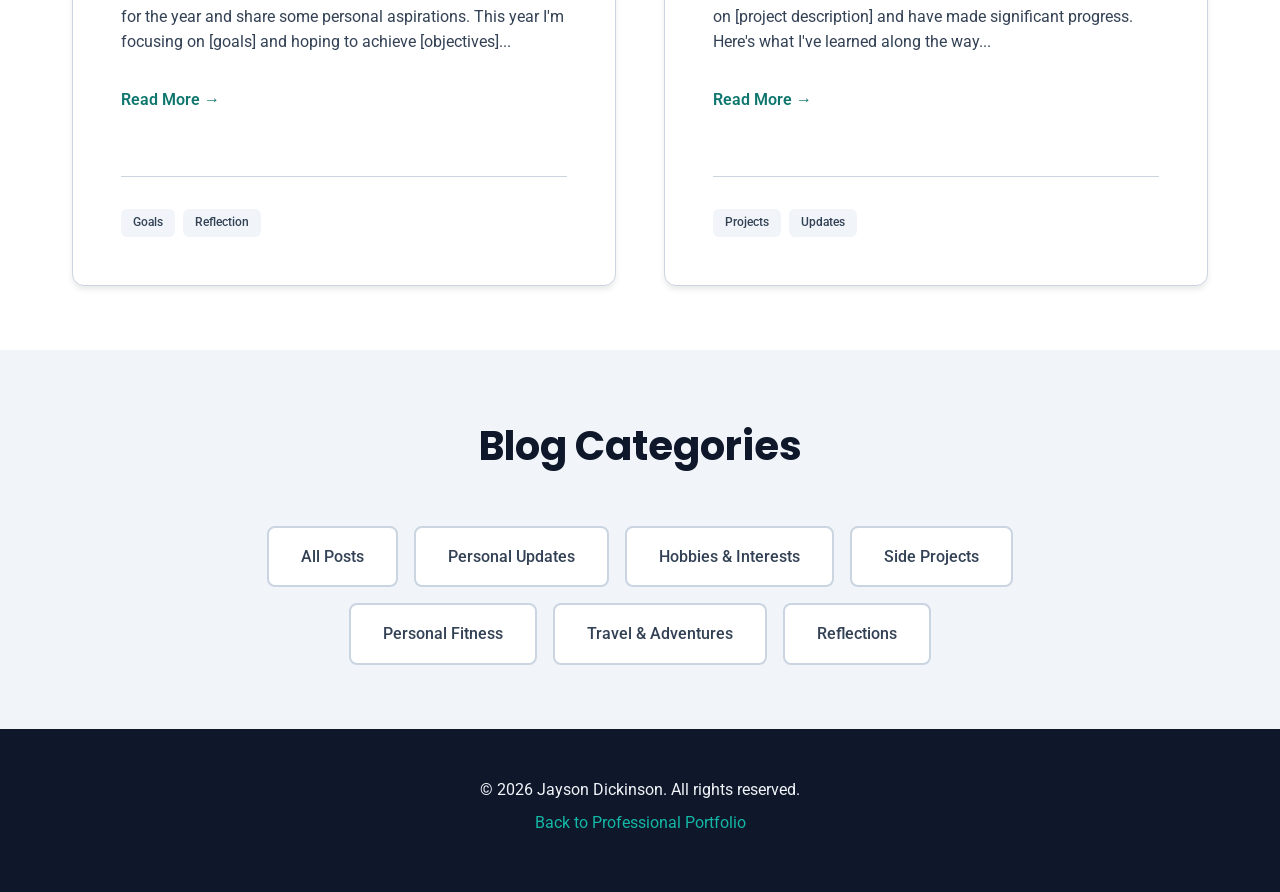
==== commit 795d696c: "Update fonts to Roboto/Poppins and add randomizing background images to About section" ====
--- a/blog.html
+++ b/blog.html
@@ -7,7 +7,7 @@
   <!-- Google Fonts -->
   <link rel="preconnect" href="https://fonts.googleapis.com">
   <link rel="preconnect" href="https://fonts.gstatic.com" crossorigin>
-  <link href="https://fonts.googleapis.com/css2?family=Inter:wght@300;400;500;600;700;800&family=Space+Grotesk:wght@400;500;600;700&display=swap" rel="stylesheet">
+  <link href="https://fonts.googleapis.com/css2?family=Roboto:wght@300;400;500;600;700&family=Poppins:wght@400;500;600;700&display=swap" rel="stylesheet">
   <!-- Font Awesome Icons -->
   <link rel="stylesheet" href="https://cdnjs.cloudflare.com/ajax/libs/font-awesome/6.5.1/css/all.min.css" />
   <link rel="stylesheet" href="styles.css" />
--- a/styles.css
+++ b/styles.css
@@ -29,8 +29,8 @@
   --spacing-xl: 4rem;
   
   /* Typography */
-  --font-main: 'Inter', -apple-system, BlinkMacSystemFont, 'Segoe UI', Roboto, sans-serif;
-  --font-heading: 'Space Grotesk', 'Segoe UI', system-ui, sans-serif;
+  --font-main: 'Roboto', -apple-system, BlinkMacSystemFont, 'Segoe UI', sans-serif;
+  --font-heading: 'Poppins', 'Segoe UI', system-ui, sans-serif;
   
   /* Shadows */
   --shadow-sm: 0 1px 2px 0 rgba(0, 0, 0, 0.05);
@@ -239,6 +239,30 @@
 /* ===================================
    About Section
    =================================== */
+#about {
+  position: relative;
+  background-size: cover;
+  background-position: center;
+  background-attachment: fixed;
+  transition: background-image 0.5s ease-in-out;
+}
+
+#about::before {
+  content: '';
+  position: absolute;
+  top: 0;
+  left: 0;
+  right: 0;
+  bottom: 0;
+  background: linear-gradient(135deg, rgba(255, 255, 255, 0.95) 0%, rgba(241, 245, 249, 0.92) 100%);
+  z-index: 0;
+}
+
+#about .container {
+  position: relative;
+  z-index: 1;
+}
+
 .about-content {
   display: grid;
   grid-template-columns: 1fr 1fr;
@@ -335,8 +359,30 @@
 }
 
 .project-card:hover .project-icon-large {
-  transform: scale(1.15) rotate(5deg);
   color: rgba(255, 255, 255, 1);
+}
+
+/* Default hover animation for non-animated project cards */
+.project-health:hover .project-icon-large {
+  animation: heartbeat 1.5s ease-in-out infinite;
+}
+
+@keyframes heartbeat {
+  0%, 100% {
+    transform: scale(1);
+  }
+  10% {
+    transform: scale(1.2);
+  }
+  20% {
+    transform: scale(1);
+  }
+  30% {
+    transform: scale(1.25);
+  }
+  40% {
+    transform: scale(1);
+  }
 }
 
 .project-card:hover .project-image {
@@ -366,14 +412,140 @@
 /* Themed Project Images */
 .project-wireless .project-image {
   background: linear-gradient(135deg, #14b8a6 0%, #0d9488 100%);
+  position: relative;
+  overflow: visible;
 }
 
 .project-space .project-image {
   background: linear-gradient(135deg, #1e40af 0%, #1e3a8a 100%);
+  position: relative;
+  overflow: hidden;
 }
 
 .project-health .project-image {
   background: linear-gradient(135deg, #059669 0%, #047857 100%);
+}
+
+/* Radio Wave Pulse Animation for Z-wave Project */
+.project-wireless .project-image::before,
+.project-wireless .project-image::after {
+  content: '';
+  position: absolute;
+  top: 50%;
+  left: 50%;
+  transform: translate(-50%, -50%);
+  width: 100px;
+  height: 100px;
+  border: 3px solid rgba(255, 255, 255, 0.6);
+  border-radius: 50%;
+  opacity: 0;
+  pointer-events: none;
+}
+
+.project-wireless:hover .project-image::before {
+  animation: radioPulse 2s ease-out infinite;
+}
+
+.project-wireless:hover .project-image::after {
+  animation: radioPulse 2s ease-out infinite 1s;
+}
+
+.project-wireless:hover .project-icon-large {
+  animation: antennaTransmit 2s ease-in-out infinite;
+}
+
+@keyframes radioPulse {
+  0% {
+    width: 100px;
+    height: 100px;
+    opacity: 0.8;
+  }
+  50% {
+    opacity: 0.4;
+  }
+  100% {
+    width: 250px;
+    height: 250px;
+    opacity: 0;
+  }
+}
+
+@keyframes antennaTransmit {
+  0%, 100% {
+    transform: scale(1);
+  }
+  50% {
+    transform: scale(1.05);
+  }
+}
+
+/* NASA Rocket Takeoff Animation */
+.project-space .project-icon-large {
+  transform: rotate(-45deg);
+}
+
+.project-space:hover .project-icon-large {
+  animation: rocketTakeoff 5s ease-in-out forwards;
+}
+
+@keyframes rocketTakeoff {
+  0% {
+    transform: translateY(0) rotate(-45deg) scale(1);
+    opacity: 1;
+  }
+  15% {
+    transform: translateY(-200px) rotate(-45deg) scale(0.8);
+    opacity: 0;
+  }
+  85% {
+    transform: translateY(-200px) rotate(-45deg) scale(0.8);
+    opacity: 0;
+  }
+  100% {
+    transform: translateY(0) rotate(-45deg) scale(1);
+    opacity: 1;
+  }
+}
+
+/* Rover Element Styling */
+.project-rover {
+  position: absolute;
+  bottom: 30px;
+  left: -60px;
+  height: 60px;
+  width: auto;
+  opacity: 0;
+  z-index: 2;
+  filter: brightness(1.1);
+}
+
+.project-space:hover .project-rover {
+  animation: roverRoll 5s ease-in-out forwards;
+}
+
+@keyframes roverRoll {
+  0% {
+    left: -60px;
+    opacity: 0;
+  }
+  15% {
+    left: -60px;
+    opacity: 0;
+  }
+  20% {
+    opacity: 1;
+  }
+  70% {
+    opacity: 1;
+  }
+  75% {
+    left: calc(100% + 40px);
+    opacity: 0;
+  }
+  100% {
+    left: calc(100% + 40px);
+    opacity: 0;
+  }
 }
 
 /* Themed Project Cards */
